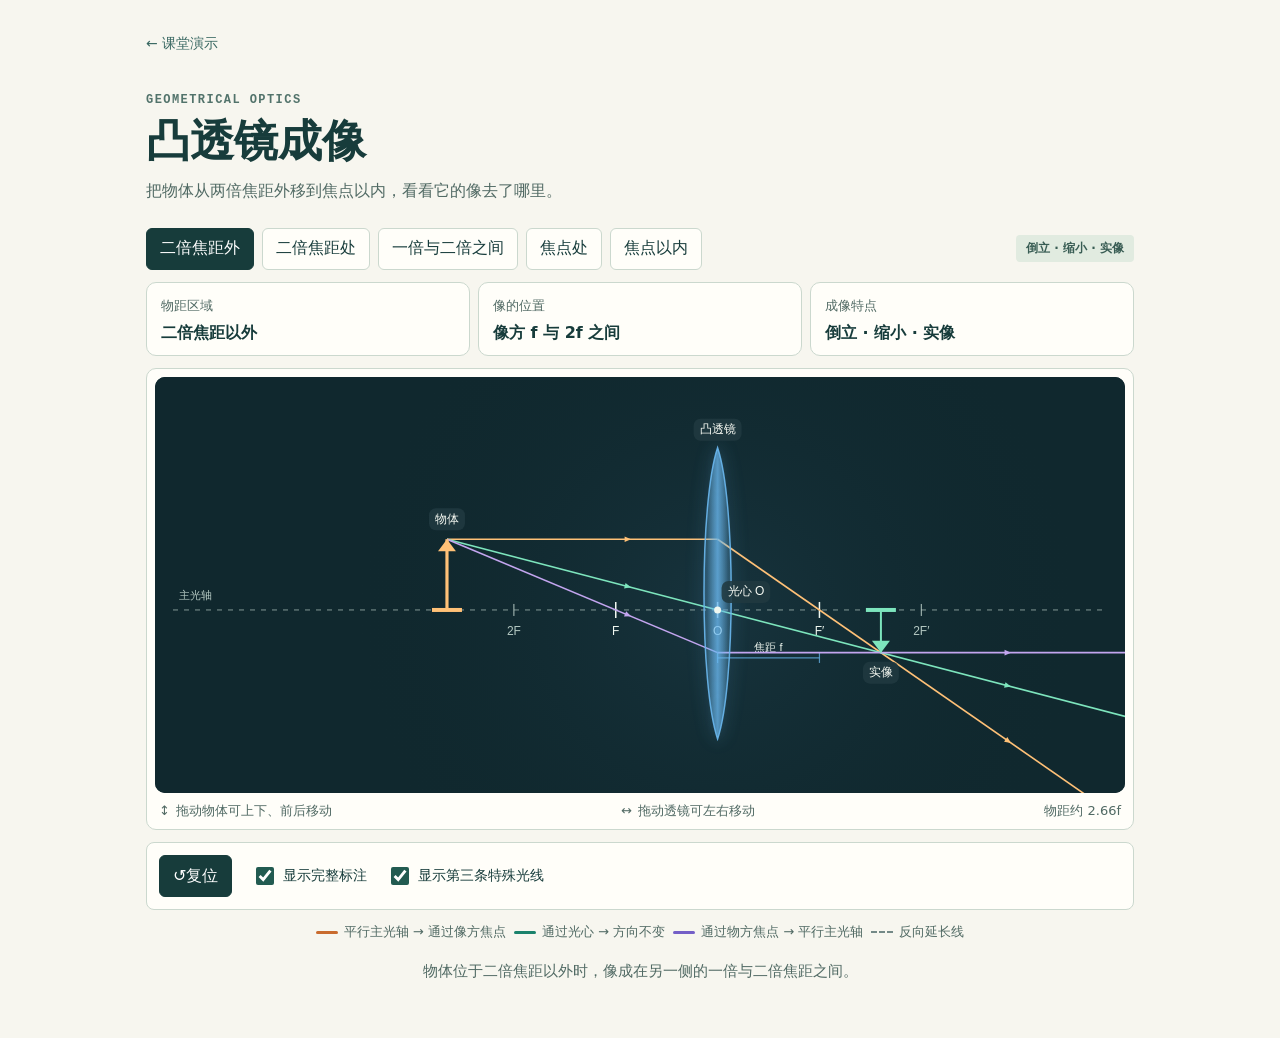
==== labs/convex-lens.html @ 24e526af "发布白翊言的物理手记与三个独立课堂实验" ====
<!doctype html>
<!--
MIT License

Copyright (c) 2026 Yiyan Bai

Permission is hereby granted, free of charge, to any person obtaining a copy
of this software and associated documentation files (the "Software"), to deal
in the Software without restriction, including without limitation the rights
to use, copy, modify, merge, publish, distribute, sublicense, and/or sell
copies of the Software, and to permit persons to whom the Software is
furnished to do so, subject to the following conditions:

The above copyright notice and this permission notice shall be included in all
copies or substantial portions of the Software.

THE SOFTWARE IS PROVIDED "AS IS", WITHOUT WARRANTY OF ANY KIND, EXPRESS OR
IMPLIED, INCLUDING BUT NOT LIMITED TO THE WARRANTIES OF MERCHANTABILITY,
FITNESS FOR A PARTICULAR PURPOSE AND NONINFRINGEMENT. IN NO EVENT SHALL THE
AUTHORS OR COPYRIGHT HOLDERS BE LIABLE FOR ANY CLAIM, DAMAGES OR OTHER
LIABILITY, WHETHER IN AN ACTION OF CONTRACT, TORT OR OTHERWISE, ARISING FROM,
OUT OF OR IN CONNECTION WITH THE SOFTWARE OR THE USE OR OTHER DEALINGS IN THE
SOFTWARE.
-->
<html lang="zh-CN">
<head>
<meta charset="utf-8">
<meta name="viewport" content="width=device-width, initial-scale=1">
<meta name="description" content="把物体从两倍焦距外移到焦点以内，看看它的像去了哪里。">
<title>凸透镜成像 · 课堂演示</title>
<style>
:root {
  color-scheme: light;
  --paper: #f7f6ef;
  --ink: #173c3b;
  --line: #cbd8ce;
  --muted-ink: #516a64;
  --radius-lg: 10px;
  --viz-series-2: #c96b2e;
  --viz-series-3: #1b826c;
  --viz-series-5: #745fc7;
  --muted-foreground: #748987;
}
* { box-sizing: border-box; }
body {
  margin: 0;
  color: var(--ink);
  background: var(--paper);
  font: 16px/1.55 system-ui, "PingFang SC", "Microsoft YaHei", sans-serif;
}
main { width: min(1080px, 100%); margin: 0 auto; padding: 28px clamp(16px, 4vw, 46px) 48px; }
.lab-nav a { display: inline-block; padding: 5px 0; color: #386761; font-size: 14px; text-decoration: none; }
.lab-nav a:hover { text-decoration: underline; }
header { margin: 32px 0 24px; }
header small { display: block; color: #52736b; font: 600 12px/1.4 ui-monospace, Menlo, monospace; letter-spacing: .12em; }
h1 { margin: 6px 0 8px; font: 650 clamp(28px, 4vw, 44px)/1.28 "Songti SC", "Noto Serif CJK SC", serif; }
header p { color: var(--muted-ink); margin: 0; }
button, input, select { font: inherit; }
button, select, input[type=range], input[type=checkbox] { cursor: pointer; }
button { color: var(--ink); }
:focus-visible { outline: 3px solid #bb602e; outline-offset: 3px; }
.btn, .form-select {
  padding: 8px 13px; min-height: 42px; border: 1px solid var(--line); border-radius: 6px;
  background: #fffef9; color: var(--ink); line-height: 1.4;
}
.btn:hover { border-color: var(--ink); }
.btn-primary { background: var(--ink); border-color: var(--ink); color: white; }
.viz-badge {
  padding: 4px 10px; border-radius: 4px; color: #395d54; background: #e1ebe0;
  font-size: 12px; font-weight: 650;
}
.viz-grid { display: grid; gap: 8px; }
.card { border: 1px solid var(--line); background: #fffef9; border-radius: 10px; }
.viz-stat { padding: 10px 14px; }
.viz-stat-value { line-height: 1.5; font-weight: 600; }
.text-muted { font-size: 13px; color: var(--muted-ink); }
.viz-controls, .viz-row { display: flex; flex-wrap: wrap; align-items: center; gap: 12px 20px; }
.viz-controls { background: #fffef9; border: 1px solid var(--line); padding: 12px; border-radius: 8px; }
.form-check { display: inline-flex; align-items: center; gap: 6px; min-height: 36px; cursor: pointer; }
.form-check-input { width: 18px; height: 18px; accent-color: #225b51; }
.form-range { accent-color: #225b51; margin: 0; min-height: 24px; }
.form-label, .form-check-label { font-size: 14px; }
.cll-stage-footer, .asl-stage-footer, .cll-legend { color: var(--muted-ink); font-size: 13px; }
.cll-footnote, .asl-footnote { font-size: 15px; margin: 6px 0; }
canvas {
  --background: #10282e; --foreground: #eff7f0; --muted-foreground: #b3c7c1;
  --border: #73938d; --popover: #203a40; --popover-foreground: #f7faf3;
  --secondary-foreground: #d5e2dc; --viz-series-1: #6bb9f0;
  --viz-series-2: #ffc177; --viz-series-3: #7de5bd; --viz-series-4: #e58896;
  --viz-series-5: #c3a5ef; --viz-series-6: #78d1d7;
  height: auto;
}
@media(max-width: 560px) {
  main { padding: 16px 12px 28px; }
  header { margin: 20px 0; }
  .viz-stat { padding: 6px 10px; display:flex; gap: 10px; align-items: center; }
  .viz-stat .text-muted { min-width: 4em; }
  .viz-stat .viz-stat-value { margin: 0 !important; }
  .viz-grid { gap: 3px; }
  .btn { padding: 6px 10px; font-size: 14px; }
  .viz-controls { gap: 7px 12px; }
}
</style>
</head>
<body><main>
<nav class="lab-nav" aria-label="返回主页"><a href="../index.html#labs"><span aria-hidden="true">←</span> 课堂演示</a></nav>
<header><small>GEOMETRICAL OPTICS</small><h1>凸透镜成像</h1><p>把物体从两倍焦距外移到焦点以内，看看它的像去了哪里。</p></header>
<div id="convex-lens-lab">
  <div class="cll-zonebar" role="group" aria-label="物距区域快速定位">
    <button type="button" class="btn btn-primary cll-zone" data-ratio="2.65" aria-pressed="true">二倍焦距外</button>
    <button type="button" class="btn cll-zone" data-ratio="2" aria-pressed="false">二倍焦距处</button>
    <button type="button" class="btn cll-zone" data-ratio="1.5" aria-pressed="false">一倍与二倍之间</button>
    <button type="button" class="btn cll-zone" data-ratio="1" aria-pressed="false">焦点处</button>
    <button type="button" class="btn cll-zone" data-ratio="0.65" aria-pressed="false">焦点以内</button>
    <span class="viz-badge cll-badge" aria-live="polite">倒立 · 缩小 · 实像</span>
  </div>

  <div class="viz-grid cll-stats" aria-live="polite">
    <div class="card viz-stat">
      <span class="text-muted">物距区域</span>
      <span class="viz-stat-value" id="cll-region">二倍焦距以外</span>
    </div>
    <div class="card viz-stat">
      <span class="text-muted">像的位置</span>
      <span class="viz-stat-value" id="cll-position">像方 f 与 2f 之间</span>
    </div>
    <div class="card viz-stat">
      <span class="text-muted">成像特点</span>
      <span class="viz-stat-value" id="cll-result">倒立 · 缩小 · 实像</span>
    </div>
  </div>

  <div class="card cll-stage">
    <canvas id="cll-canvas" role="img" aria-label="可拖动物体和凸透镜的凸透镜成像与特殊光线演示"></canvas>
    <div class="cll-stage-footer">
      <span><span aria-hidden="true">↕</span> 拖动物体可上下、前后移动</span>
      <span><span aria-hidden="true">↔</span> 拖动透镜可左右移动</span>
      <span class="text-muted" id="cll-live-distance">物距约 2.65f</span>
    </div>
  </div>

  <div class="viz-controls" aria-label="演示控制">
    <button type="button" class="btn btn-primary" id="cll-reset"><span aria-hidden="true">↺</span><span>复位</span></button>
    <label class="form-check form-switch">
      <input class="form-check-input" id="cll-labels" type="checkbox" checked>
      <span class="form-check-label">显示完整标注</span>
    </label>
    <label class="form-check form-switch">
      <input class="form-check-input" id="cll-third-ray" type="checkbox" checked>
      <span class="form-check-label">显示第三条特殊光线</span>
    </label>
  </div>

  <div class="viz-row cll-legend" aria-label="特殊光线图例">
    <span><i class="cll-swatch cll-ray-parallel" aria-hidden="true"></i>平行主光轴 → 通过像方焦点</span>
    <span><i class="cll-swatch cll-ray-center" aria-hidden="true"></i>通过光心 → 方向不变</span>
    <span><i class="cll-swatch cll-ray-focus" aria-hidden="true"></i>通过物方焦点 → 平行主光轴</span>
    <span><i class="cll-dash" aria-hidden="true"></i>反向延长线</span>
  </div>

  <p class="text-small text-muted cll-footnote" id="cll-footnote">物体位于二倍焦距以外时，像成在另一侧的一倍与二倍焦距之间。</p>
</div>

<style>
  #convex-lens-lab {
    display: flex;
    flex-direction: column;
    gap: 12px;
    width: 100%;
  }
  #convex-lens-lab .cll-zonebar,
  #convex-lens-lab .cll-stage-footer,
  #convex-lens-lab .cll-legend,
  #convex-lens-lab .cll-legend span {
    display: flex;
    align-items: center;
    gap: 8px;
  }
  #convex-lens-lab .cll-zonebar { flex-wrap: wrap; }
  #convex-lens-lab .cll-badge { margin-inline-start: auto; }
  #convex-lens-lab .cll-stats { grid-template-columns: repeat(3, minmax(0, 1fr)); }
  #convex-lens-lab .cll-stats .viz-stat-value {
    display: block;
    margin-top: 4px;
    overflow-wrap: anywhere;
  }
  #convex-lens-lab .cll-stage { padding: 8px; }
  #convex-lens-lab #cll-canvas {
    display: block;
    width: 100%;
    aspect-ratio: 21 / 9;
    border-radius: var(--radius-lg);
    background: var(--background);
    touch-action: none;
    cursor: grab;
    color-scheme: dark;
  }
  #convex-lens-lab #cll-canvas:active { cursor: grabbing; }
  #convex-lens-lab .cll-stage-footer {
    justify-content: space-between;
    flex-wrap: wrap;
    padding: 8px 4px 0;
  }
  #convex-lens-lab .cll-stage-footer span,
  #convex-lens-lab .cll-legend span { display: inline-flex; align-items: center; gap: 6px; }
  #convex-lens-lab .cll-legend {
    justify-content: center;
    flex-wrap: wrap;
  }
  #convex-lens-lab .cll-swatch {
    display: inline-block;
    width: 22px;
    height: 3px;
    border-radius: 999px;
  }
  #convex-lens-lab .cll-ray-parallel { background: var(--viz-series-2); }
  #convex-lens-lab .cll-ray-center { background: var(--viz-series-3); }
  #convex-lens-lab .cll-ray-focus { background: var(--viz-series-5); }
  #convex-lens-lab .cll-dash {
    display: inline-block;
    width: 22px;
    border-top: 2px dashed var(--muted-foreground);
  }
  #convex-lens-lab .cll-footnote { text-align: center; }
  @media (max-width: 560px) {
    #convex-lens-lab .cll-stats { grid-template-columns: 1fr; }
    #convex-lens-lab .cll-badge { width: 100%; margin-inline-start: 0; }
    #convex-lens-lab #cll-canvas { aspect-ratio: 4 / 3; }
    #convex-lens-lab .cll-legend { justify-content: flex-start; }
  }
</style>

<script>
(() => {
  const root = document.getElementById('convex-lens-lab');
  if (!root) return;

  const canvas = root.querySelector('#cll-canvas');
  const ctx = canvas.getContext('2d');
  const ui = {
    zones: [...root.querySelectorAll('.cll-zone')],
    badge: root.querySelector('.cll-badge'),
    region: root.querySelector('#cll-region'),
    position: root.querySelector('#cll-position'),
    result: root.querySelector('#cll-result'),
    footnote: root.querySelector('#cll-footnote'),
    distance: root.querySelector('#cll-live-distance'),
    reset: root.querySelector('#cll-reset'),
    labels: root.querySelector('#cll-labels'),
    thirdRay: root.querySelector('#cll-third-ray')
  };

  const state = {
    lensX: 0.58,
    objectX: 0.301,
    objectBaseY: 0.56,
    dragging: null,
    pointerId: null,
    view: { width: 0, height: 0, dpr: 1 }
  };
  const focusRatio = 0.105;
  const colorCache = new Map();
  const alphaCache = new Map();

  function color(name) {
    const key = `${name}:${document.documentElement.getAttribute('data-theme') || 'auto'}`;
    if (colorCache.has(key)) return colorCache.get(key);
    const probe = document.createElement('span');
    probe.style.color = `var(${name})`;
    probe.style.display = 'none';
    canvas.appendChild(probe);
    const value = getComputedStyle(probe).color;
    probe.remove();
    colorCache.set(key, value);
    return value;
  }

  function rgba(value, alpha) {
    const key = `${value}:${alpha}`;
    if (alphaCache.has(key)) return alphaCache.get(key);
    const nums = value.match(/[\d.]+/g);
    const result = nums && nums.length >= 3 ? `rgba(${nums[0]}, ${nums[1]}, ${nums[2]}, ${alpha})` : value;
    alphaCache.set(key, result);
    return result;
  }

  function palette() {
    return {
      bg: color('--background'),
      fg: color('--foreground'),
      muted: color('--muted-foreground'),
      border: color('--border'),
      panel: color('--popover'),
      panelFg: color('--popover-foreground'),
      lens: color('--viz-series-1'),
      object: color('--viz-series-2'),
      image: color('--viz-series-3'),
      rayParallel: color('--viz-series-2'),
      rayCenter: color('--viz-series-3'),
      rayFocus: color('--viz-series-5'),
      accent: color('--viz-series-6')
    };
  }

  function resize() {
    const rect = canvas.getBoundingClientRect();
    const dpr = Math.min(window.devicePixelRatio || 1, 2);
    const width = Math.max(1, Math.round(rect.width));
    const height = Math.max(1, Math.round(rect.height));
    const pixelWidth = Math.round(width * dpr);
    const pixelHeight = Math.round(height * dpr);
    if (canvas.width !== pixelWidth || canvas.height !== pixelHeight) {
      canvas.width = pixelWidth;
      canvas.height = pixelHeight;
      ctx.setTransform(dpr, 0, 0, dpr, 0, 0);
    }
    state.view = { width, height, dpr };
    draw();
  }

  function scene() {
    const { width: w, height: h } = state.view;
    const axisY = h * 0.56;
    const f = w * focusRatio;
    const lensX = state.lensX * w;
    const objectX = state.objectX * w;
    const objectBaseY = state.objectBaseY * h;
    const objectTipY = objectBaseY - h * 0.17;
    const u = lensX - objectX;
    const ratio = u / f;
    const atFocus = Math.abs(ratio - 1) < 1e-8;
    let v = Infinity;
    let magnification = Infinity;
    if (!atFocus) {
      v = f * u / (u - f);
      magnification = -v / u;
    }
    return {
      w, h, axisY, f, lensX, objectX, objectBaseY, objectTipY, u, ratio,
      atFocus, v, magnification,
      imageX: atFocus ? Infinity : lensX + v,
      imageBaseY: atFocus ? Infinity : axisY + magnification * (objectBaseY - axisY),
      imageTipY: atFocus ? Infinity : axisY + magnification * (objectTipY - axisY)
    };
  }

  function classification(s) {
    const r = s.ratio;
    if (s.atFocus) {
      return {
        key: 'focus', region: '物体位于焦点处', position: '像在无穷远处', result: '不成清晰像', badge: '折射光线平行',
        foot: '物体位于焦点处时，折射光线彼此平行，光屏上得不到清晰的像。'
      };
    }
    if (r > 2 + 1e-8) {
      return {
        key: 'far', region: '二倍焦距以外', position: '像方 f 与 2f 之间', result: '倒立 · 缩小 · 实像', badge: '倒立 · 缩小 · 实像',
        foot: '物体位于二倍焦距以外时，像成在另一侧的一倍与二倍焦距之间。'
      };
    }
    if (r >= 2 - 1e-8) {
      return {
        key: 'two', region: '二倍焦距处', position: '像方二倍焦距处', result: '倒立 · 等大 · 实像', badge: '倒立 · 等大 · 实像',
        foot: '物体位于二倍焦距处时，像也位于另一侧二倍焦距处，物像等大。'
      };
    }
    if (r > 1) {
      return {
        key: 'middle', region: '一倍与二倍焦距之间', position: '像方二倍焦距以外', result: '倒立 · 放大 · 实像', badge: '倒立 · 放大 · 实像',
        foot: '物体位于一倍与二倍焦距之间时，像成在另一侧二倍焦距以外。'
      };
    }
    return {
      key: 'inside', region: '焦点以内', position: '物体同侧', result: '正立 · 放大 · 虚像', badge: '正立 · 放大 · 虚像',
      foot: '物体位于焦点以内时，折射光线的反向延长线相交，形成正立、放大的虚像。'
    };
  }

  function line(x1, y1, x2, y2, stroke, width = 1.5, dash = []) {
    ctx.save();
    ctx.strokeStyle = stroke;
    ctx.lineWidth = width;
    ctx.setLineDash(dash);
    ctx.beginPath();
    ctx.moveTo(x1, y1);
    ctx.lineTo(x2, y2);
    ctx.stroke();
    ctx.restore();
  }

  function arrowhead(x1, y1, x2, y2, fill) {
    const angle = Math.atan2(y2 - y1, x2 - x1);
    ctx.save();
    ctx.fillStyle = fill;
    ctx.beginPath();
    ctx.moveTo(x2, y2);
    ctx.lineTo(x2 - 7 * Math.cos(angle - 0.42), y2 - 7 * Math.sin(angle - 0.42));
    ctx.lineTo(x2 - 7 * Math.cos(angle + 0.42), y2 - 7 * Math.sin(angle + 0.42));
    ctx.closePath();
    ctx.fill();
    ctx.restore();
  }

  function raySegment(x1, y1, x2, y2, stroke, dash = []) {
    line(x1, y1, x2, y2, stroke, 1.6, dash);
    if (!dash.length) {
      const t = 0.68;
      const ax = x1 + (x2 - x1) * t;
      const ay = y1 + (y2 - y1) * t;
      arrowhead(x1, y1, ax, ay, stroke);
    }
  }

  function roundedLabel(label, x, y, p, anchor = 'center') {
    if (!ui.labels.checked) return;
    ctx.save();
    ctx.font = '500 12px -apple-system, BlinkMacSystemFont, "Segoe UI", sans-serif';
    ctx.textAlign = anchor;
    ctx.textBaseline = 'middle';
    const width = ctx.measureText(label).width;
    const bx = anchor === 'center' ? x - width / 2 - 6 : anchor === 'left' ? x - 6 : x - width - 6;
    ctx.fillStyle = rgba(p.panel, 0.88);
    ctx.beginPath();
    ctx.roundRect(bx, y - 11, width + 12, 22, 7);
    ctx.fill();
    ctx.fillStyle = p.panelFg;
    ctx.fillText(label, x, y);
    ctx.restore();
  }

  function drawArrowObject(x, baseY, tipY, colorValue, label, p, virtual = false) {
    const direction = tipY < baseY ? -1 : 1;
    const length = Math.abs(baseY - tipY);
    ctx.save();
    ctx.strokeStyle = colorValue;
    ctx.fillStyle = colorValue;
    ctx.lineWidth = Math.max(2, Math.min(5, length * 0.045));
    if (virtual) ctx.setLineDash([6, 5]);
    ctx.beginPath();
    ctx.moveTo(x, baseY);
    ctx.lineTo(x, tipY);
    ctx.stroke();
    ctx.setLineDash([]);
    ctx.beginPath();
    ctx.moveTo(x, tipY);
    ctx.lineTo(x - 9, tipY - direction * 12);
    ctx.lineTo(x + 9, tipY - direction * 12);
    ctx.closePath();
    if (virtual) {
      ctx.globalAlpha = 0.58;
      ctx.fill();
    } else {
      ctx.fill();
    }
    ctx.globalAlpha = virtual ? 0.58 : 1;
    ctx.fillRect(x - 15, baseY - 2, 30, 4);
    ctx.restore();
    roundedLabel(label, x, direction < 0 ? tipY - 20 : tipY + 20, p);
  }

  function drawBackground(s, p) {
    ctx.fillStyle = p.bg;
    ctx.fillRect(0, 0, s.w, s.h);
    const glow = ctx.createRadialGradient(s.lensX, s.axisY, 0, s.lensX, s.axisY, s.w * 0.38);
    glow.addColorStop(0, rgba(p.lens, 0.08));
    glow.addColorStop(1, rgba(p.bg, 0));
    ctx.fillStyle = glow;
    ctx.fillRect(0, 0, s.w, s.h);
  }

  function drawAxisAndMarks(s, p) {
    line(18, s.axisY, s.w - 18, s.axisY, rgba(p.muted, 0.7), 1, [5, 6]);
    const marks = [
      { x: s.lensX - 2 * s.f, label: '2F', strong: false },
      { x: s.lensX - s.f, label: 'F', strong: true },
      { x: s.lensX, label: 'O', strong: true },
      { x: s.lensX + s.f, label: 'F′', strong: true },
      { x: s.lensX + 2 * s.f, label: '2F′', strong: false }
    ];
    marks.forEach(mark => {
      if (mark.x < 12 || mark.x > s.w - 12) return;
      line(mark.x, s.axisY - (mark.strong ? 8 : 6), mark.x, s.axisY + (mark.strong ? 8 : 6), mark.strong ? p.fg : p.muted, mark.strong ? 1.5 : 1);
      if (ui.labels.checked) {
        ctx.save();
        ctx.fillStyle = mark.strong ? p.fg : p.muted;
        ctx.font = '500 12px -apple-system, BlinkMacSystemFont, "Segoe UI", sans-serif';
        ctx.textAlign = 'center';
        ctx.fillText(mark.label, mark.x, s.axisY + 25);
        ctx.restore();
      }
    });

    if (ui.labels.checked) {
      ctx.save();
      ctx.fillStyle = p.muted;
      ctx.font = '400 11px -apple-system, BlinkMacSystemFont, "Segoe UI", sans-serif';
      ctx.textAlign = 'left';
      ctx.fillText('主光轴', 24, s.axisY - 11);
      const dimY = Math.min(s.h - 20, s.axisY + 48);
      line(s.lensX, dimY, s.lensX + s.f, dimY, rgba(p.lens, 0.72), 1.2);
      line(s.lensX, dimY - 5, s.lensX, dimY + 5, rgba(p.lens, 0.72), 1.2);
      line(s.lensX + s.f, dimY - 5, s.lensX + s.f, dimY + 5, rgba(p.lens, 0.72), 1.2);
      ctx.fillStyle = p.fg;
      ctx.textAlign = 'center';
      ctx.fillText('焦距 f', s.lensX + s.f / 2, dimY - 7);
      ctx.restore();
    }
  }

  function drawLens(s, p) {
    const top = s.h * 0.17;
    const bottom = s.h * 0.87;
    const halfWidth = Math.max(10, s.w * 0.011);
    const gradient = ctx.createLinearGradient(s.lensX - halfWidth, 0, s.lensX + halfWidth, 0);
    gradient.addColorStop(0, rgba(p.lens, 0.22));
    gradient.addColorStop(0.5, rgba(p.lens, 0.72));
    gradient.addColorStop(1, rgba(p.lens, 0.22));
    ctx.save();
    ctx.fillStyle = gradient;
    ctx.strokeStyle = rgba(p.lens, 0.9);
    ctx.lineWidth = 1.5;
    ctx.shadowColor = rgba(p.lens, 0.45);
    ctx.shadowBlur = 18;
    ctx.beginPath();
    ctx.moveTo(s.lensX, top);
    ctx.bezierCurveTo(s.lensX + halfWidth * 1.7, top + s.h * 0.13, s.lensX + halfWidth * 1.7, bottom - s.h * 0.13, s.lensX, bottom);
    ctx.bezierCurveTo(s.lensX - halfWidth * 1.7, bottom - s.h * 0.13, s.lensX - halfWidth * 1.7, top + s.h * 0.13, s.lensX, top);
    ctx.closePath();
    ctx.fill();
    ctx.stroke();
    ctx.restore();
    ctx.fillStyle = p.fg;
    ctx.beginPath();
    ctx.arc(s.lensX, s.axisY, 3.5, 0, Math.PI * 2);
    ctx.fill();
    roundedLabel('凸透镜', s.lensX, top - 18, p);
    roundedLabel('光心 O', s.lensX + 10, s.axisY - 18, p, 'left');
  }

  function drawSpecialRays(s, p) {
    const marginX = s.w + 24;
    const tipX = s.objectX;
    const tipY = s.objectTipY;
    const outgoing = [];

    const hitParallel = { x: s.lensX, y: tipY };
    const slopeParallel = (s.axisY - tipY) / s.f;
    const endParallel = { x: marginX, y: tipY + slopeParallel * (marginX - s.lensX) };
    raySegment(tipX, tipY, hitParallel.x, hitParallel.y, p.rayParallel);
    raySegment(hitParallel.x, hitParallel.y, endParallel.x, endParallel.y, p.rayParallel);
    outgoing.push(hitParallel);

    const hitCenter = { x: s.lensX, y: s.axisY };
    const slopeCenter = (s.axisY - tipY) / Math.max(1, s.lensX - tipX);
    const endCenter = { x: marginX, y: s.axisY + slopeCenter * (marginX - s.lensX) };
    raySegment(tipX, tipY, hitCenter.x, hitCenter.y, p.rayCenter);
    raySegment(hitCenter.x, hitCenter.y, endCenter.x, endCenter.y, p.rayCenter);
    outgoing.push(hitCenter);

    if (ui.thirdRay.checked && Math.abs(s.ratio - 1) > 0.035) {
      const focusX = s.lensX - s.f;
      const slopeFocus = (s.axisY - tipY) / (focusX - tipX);
      const hitFocus = { x: s.lensX, y: tipY + slopeFocus * (s.lensX - tipX) };
      if (s.ratio < 1 && ui.labels.checked) {
        raySegment(focusX, s.axisY, tipX, tipY, rgba(p.rayFocus, 0.55), [5, 5]);
      }
      raySegment(tipX, tipY, hitFocus.x, hitFocus.y, p.rayFocus);
      raySegment(hitFocus.x, hitFocus.y, marginX, hitFocus.y, p.rayFocus);
      outgoing.push(hitFocus);
    }

    if (s.ratio < 1 && !s.atFocus && Number.isFinite(s.imageX)) {
      outgoing.slice(0, 2).forEach(hit => {
        raySegment(hit.x, hit.y, s.imageX, s.imageTipY, rgba(p.muted, 0.7), [6, 5]);
      });
    }
  }

  function drawImage(s, p, info) {
    const withinX = Number.isFinite(s.imageX) && s.imageX > 16 && s.imageX < s.w - 16;
    const withinY = Number.isFinite(s.imageTipY) && s.imageTipY > -s.h * 0.5 && s.imageTipY < s.h * 1.5;
    if (s.atFocus) {
      roundedLabel('像在无穷远处', s.w - 22, s.axisY - 48, p, 'right');
      return;
    }
    if (withinX && withinY) {
      drawArrowObject(s.imageX, s.imageBaseY, s.imageTipY, p.image, info.key === 'inside' ? '虚像' : '实像', p, info.key === 'inside');
      return;
    }
    if (ui.labels.checked) {
      const side = !withinX ? (s.imageX < 16 ? '画面左边' : '画面右边') : (s.imageTipY < 0 ? '画面上方' : '画面下方');
      roundedLabel(`像在${side}`, s.imageX < 0 ? 18 : s.w - 18, s.axisY - 46, p, s.imageX < 0 ? 'left' : 'right');
    }
  }

  function updateText(s, info) {
    ui.region.textContent = info.region;
    ui.position.textContent = info.position;
    ui.result.textContent = info.result;
    ui.badge.textContent = info.badge;
    ui.footnote.textContent = info.foot;
    ui.distance.textContent = `物距约 ${s.ratio.toFixed(2)}f`;

    const selectedKey = info.key;
    const map = { far: '2.65', two: '2', middle: '1.5', focus: '1', inside: '0.65' };
    ui.zones.forEach(button => {
      const selected = button.dataset.ratio === map[selectedKey];
      button.classList.toggle('btn-primary', selected);
      button.setAttribute('aria-pressed', String(selected));
    });
  }

  function draw() {
    if (!state.view.width) return;
    const s = scene();
    const p = palette();
    const info = classification(s);
    drawBackground(s, p);
    drawAxisAndMarks(s, p);
    drawSpecialRays(s, p);
    drawLens(s, p);
    drawArrowObject(s.objectX, s.objectBaseY, s.objectTipY, p.object, '物体', p);
    drawImage(s, p, info);
    updateText(s, info);
  }

  function reset() {
    state.lensX = 0.58;
    state.objectX = 0.301;
    state.objectBaseY = 0.56;
    ui.labels.checked = true;
    ui.thirdRay.checked = true;
    draw();
  }

  ui.zones.forEach(button => {
    button.addEventListener('click', () => {
      const ratio = Number(button.dataset.ratio);
      state.lensX = Math.max(state.lensX, 0.06 + ratio * focusRatio);
      state.objectX = state.lensX - ratio * focusRatio;
      draw();
    });
  });
  ui.reset.addEventListener('click', reset);
  ui.labels.addEventListener('change', draw);
  ui.thirdRay.addEventListener('change', draw);

  function pointerPosition(event) {
    const rect = canvas.getBoundingClientRect();
    return {
      x: (event.clientX - rect.left) / rect.width,
      y: (event.clientY - rect.top) / rect.height
    };
  }

  canvas.addEventListener('pointerdown', event => {
    const point = pointerPosition(event);
    const s = scene();
    const px = point.x * s.w;
    const py = point.y * s.h;
    const objectNear = Math.abs(px - s.objectX) < 28 && py > Math.min(s.objectTipY, s.objectBaseY) - 24 && py < Math.max(s.objectTipY, s.objectBaseY) + 24;
    const lensNear = Math.abs(px - s.lensX) < 28 && py > s.h * 0.12 && py < s.h * 0.92;
    state.dragging = objectNear ? 'object' : lensNear ? 'lens' : null;
    if (!state.dragging) return;
    state.pointerId = event.pointerId;
    canvas.setPointerCapture(event.pointerId);
  });

  canvas.addEventListener('pointermove', event => {
    if (!state.dragging || event.pointerId !== state.pointerId) return;
    const point = pointerPosition(event);
    if (state.dragging === 'object') {
      state.objectX = Math.max(0.055, Math.min(state.lensX - 0.045, point.x));
      state.objectBaseY = Math.max(0.28, Math.min(0.82, point.y));
    } else {
      state.lensX = Math.max(state.objectX + 0.05, Math.min(0.78, point.x));
    }
    draw();
  });

  function endDrag(event) {
    if (state.pointerId !== event.pointerId) return;
    if (canvas.hasPointerCapture(event.pointerId)) canvas.releasePointerCapture(event.pointerId);
    state.dragging = null;
    state.pointerId = null;
  }
  canvas.addEventListener('pointerup', endDrag);
  canvas.addEventListener('pointercancel', endDrag);

  const observer = new ResizeObserver(resize);
  observer.observe(canvas);
  window.addEventListener('resize', resize);
  requestAnimationFrame(resize);
})();
</script>
</main></body></html>
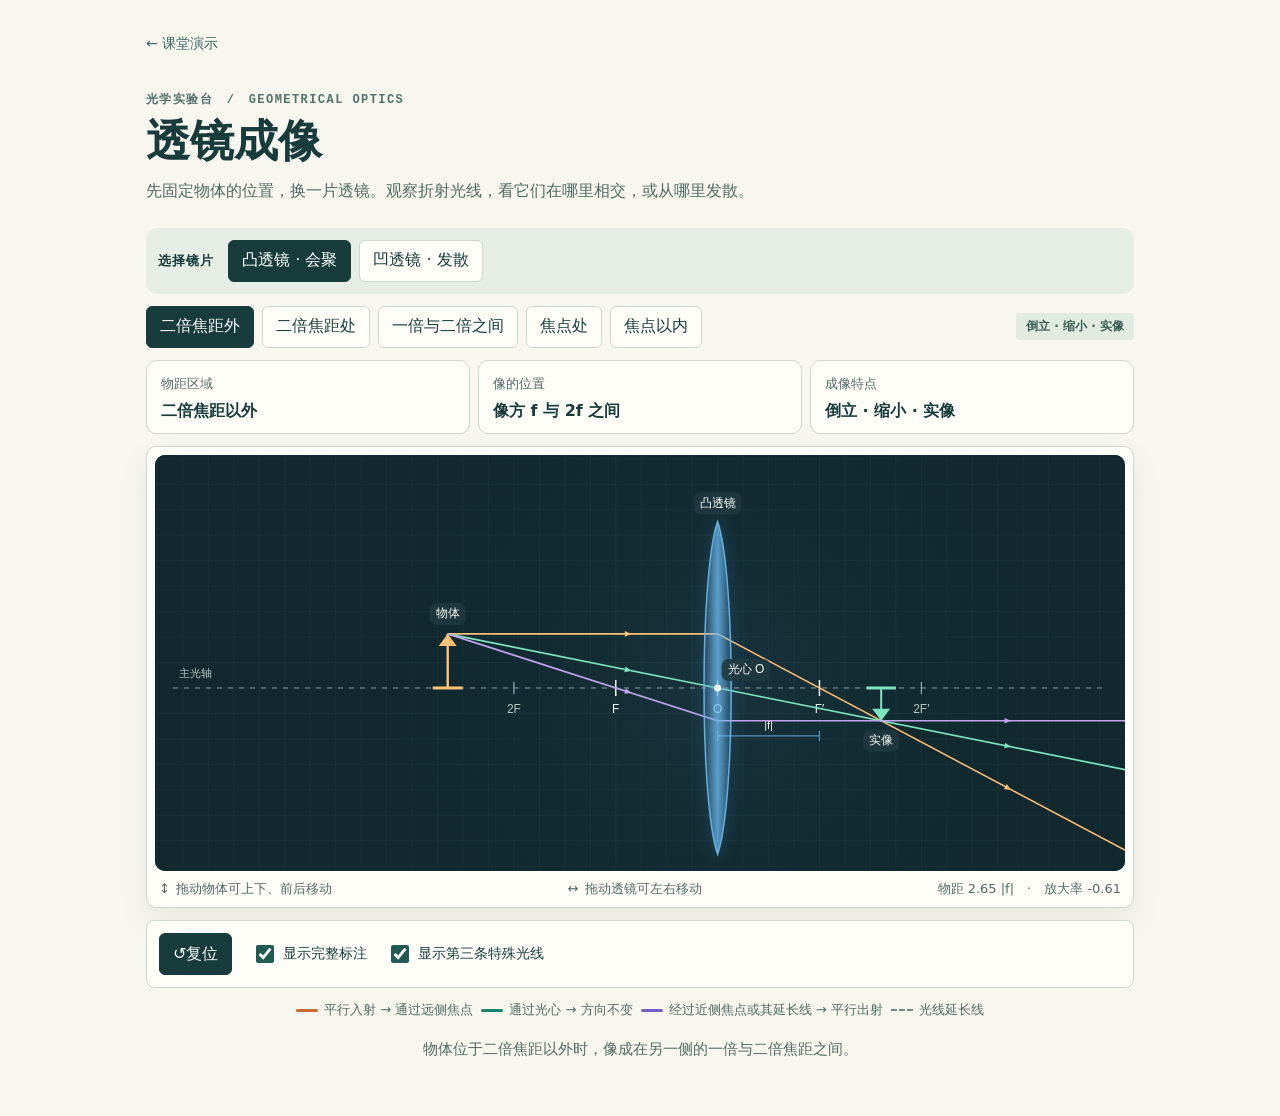
==== commit 40c2b6b5: "更新个人经历、六个课堂实验与户外相册" ====
--- a/labs/convex-lens.html
+++ b/labs/convex-lens.html
@@ -26,8 +26,8 @@
 <head>
 <meta charset="utf-8">
 <meta name="viewport" content="width=device-width, initial-scale=1">
-<meta name="description" content="把物体从两倍焦距外移到焦点以内，看看它的像去了哪里。">
-<title>凸透镜成像 · 课堂演示</title>
+<meta name="description" content="切换凸透镜和凹透镜，拖动物体，对照折射光路、像的位置和放大率。">
+<title>透镜成像 · 课堂演示</title>
 <style>
 :root {
   color-scheme: light;
@@ -104,8 +104,9 @@
 </head>
 <body><main>
 <nav class="lab-nav" aria-label="返回主页"><a href="../index.html#labs"><span aria-hidden="true">←</span> 课堂演示</a></nav>
-<header><small>GEOMETRICAL OPTICS</small><h1>凸透镜成像</h1><p>把物体从两倍焦距外移到焦点以内，看看它的像去了哪里。</p></header>
+<header><small>光学实验台　/　GEOMETRICAL OPTICS</small><h1>透镜成像</h1><p>先固定物体的位置，换一片透镜。观察折射光线，看它们在哪里相交，或从哪里发散。</p></header>
 <div id="convex-lens-lab">
+  <div class="lens-selector" role="group" aria-label="透镜类型"><b>选择镜片</b><button class="btn btn-primary" data-lens="1" aria-pressed="true">凸透镜 · 会聚</button><button class="btn" data-lens="-1" aria-pressed="false">凹透镜 · 发散</button></div>
   <div class="cll-zonebar" role="group" aria-label="物距区域快速定位">
     <button type="button" class="btn btn-primary cll-zone" data-ratio="2.65" aria-pressed="true">二倍焦距外</button>
     <button type="button" class="btn cll-zone" data-ratio="2" aria-pressed="false">二倍焦距处</button>
@@ -131,7 +132,7 @@
   </div>
 
   <div class="card cll-stage">
-    <canvas id="cll-canvas" role="img" aria-label="可拖动物体和凸透镜的凸透镜成像与特殊光线演示"></canvas>
+    <canvas id="cll-canvas" role="img" aria-label="可拖动物体与透镜的成像光路图"></canvas>
     <div class="cll-stage-footer">
       <span><span aria-hidden="true">↕</span> 拖动物体可上下、前后移动</span>
       <span><span aria-hidden="true">↔</span> 拖动透镜可左右移动</span>
@@ -152,16 +153,19 @@
   </div>
 
   <div class="viz-row cll-legend" aria-label="特殊光线图例">
-    <span><i class="cll-swatch cll-ray-parallel" aria-hidden="true"></i>平行主光轴 → 通过像方焦点</span>
+    <span><i class="cll-swatch cll-ray-parallel" aria-hidden="true"></i><span id="parallel-key"></span></span>
     <span><i class="cll-swatch cll-ray-center" aria-hidden="true"></i>通过光心 → 方向不变</span>
-    <span><i class="cll-swatch cll-ray-focus" aria-hidden="true"></i>通过物方焦点 → 平行主光轴</span>
-    <span><i class="cll-dash" aria-hidden="true"></i>反向延长线</span>
+    <span><i class="cll-swatch cll-ray-focus" aria-hidden="true"></i><span id="focus-key"></span></span>
+    <span><i class="cll-dash" aria-hidden="true"></i>光线延长线</span>
   </div>
 
   <p class="text-small text-muted cll-footnote" id="cll-footnote">物体位于二倍焦距以外时，像成在另一侧的一倍与二倍焦距之间。</p>
 </div>
 
 <style>
+  .lens-selector { display:flex; flex-wrap:wrap; align-items:center; gap:8px; padding:12px; background:#e5ede4; border-radius:12px; }
+  .lens-selector b { font-size:13px; letter-spacing:.08em; margin-right:6px; }
+  .cll-stage { overflow:hidden; box-shadow:0 12px 30px #203d3514; }
   #convex-lens-lab {
     display: flex;
     flex-direction: column;
@@ -250,15 +254,20 @@
     thirdRay: root.querySelector('#cll-third-ray')
   };
 
+  const focusRatio = 0.105;
+  const initialLensX = 0.58;
+  const initialObjectX = initialLensX - 2.65 * focusRatio;
   const state = {
-    lensX: 0.58,
-    objectX: 0.301,
+    sign: 1,
+    lensX: initialLensX,
+    objectX: initialObjectX,
     objectBaseY: 0.56,
     dragging: null,
     pointerId: null,
+    grabOffsetX: 0,
+    grabOffsetY: 0,
     view: { width: 0, height: 0, dpr: 1 }
   };
-  const focusRatio = 0.105;
   const colorCache = new Map();
   const alphaCache = new Map();
 
@@ -325,19 +334,20 @@
     const lensX = state.lensX * w;
     const objectX = state.objectX * w;
     const objectBaseY = state.objectBaseY * h;
-    const objectTipY = objectBaseY - h * 0.17;
+    const objectTipY = objectBaseY - h * 0.13;
     const u = lensX - objectX;
     const ratio = u / f;
-    const atFocus = Math.abs(ratio - 1) < 1e-8;
+    const signedF = state.sign * f;
+    const atFocus = state.sign === 1 && Math.abs(ratio - 1) < 1e-8;
     let v = Infinity;
     let magnification = Infinity;
     if (!atFocus) {
-      v = f * u / (u - f);
+      v = signedF * u / (u - signedF);
       magnification = -v / u;
     }
     return {
       w, h, axisY, f, lensX, objectX, objectBaseY, objectTipY, u, ratio,
-      atFocus, v, magnification,
+      atFocus, signedF, v, magnification, lensTop: axisY - h * 0.4, lensBottom: axisY + h * 0.4,
       imageX: atFocus ? Infinity : lensX + v,
       imageBaseY: atFocus ? Infinity : axisY + magnification * (objectBaseY - axisY),
       imageTipY: atFocus ? Infinity : axisY + magnification * (objectTipY - axisY)
@@ -346,6 +356,13 @@
 
   function classification(s) {
     const r = s.ratio;
+    if (state.sign < 0) {
+      return {
+        key: 'diverging', region: `物距为焦距绝对值的 ${r.toFixed(2)} 倍`, position: '物体同侧，光心与焦点之间',
+        result: '正立 · 缩小 · 虚像', badge: '正立 · 缩小 · 虚像',
+        foot: '平行入射的光线经凹透镜折射后向外偏折。沿它反向延长，与通过光心的光线相交，就找到了虚像的顶端。'
+      };
+    }
     if (s.atFocus) {
       return {
         key: 'focus', region: '物体位于焦点处', position: '像在无穷远处', result: '不成清晰像', badge: '折射光线平行',
@@ -431,6 +448,8 @@
   function drawArrowObject(x, baseY, tipY, colorValue, label, p, virtual = false) {
     const direction = tipY < baseY ? -1 : 1;
     const length = Math.abs(baseY - tipY);
+    const head = Math.min(12, Math.max(3, length * 0.45));
+    const foot = Math.min(15, Math.max(4, length * 0.45));
     ctx.save();
     ctx.strokeStyle = colorValue;
     ctx.fillStyle = colorValue;
@@ -443,8 +462,8 @@
     ctx.setLineDash([]);
     ctx.beginPath();
     ctx.moveTo(x, tipY);
-    ctx.lineTo(x - 9, tipY - direction * 12);
-    ctx.lineTo(x + 9, tipY - direction * 12);
+    ctx.lineTo(x - 0.75 * head, tipY - direction * head);
+    ctx.lineTo(x + 0.75 * head, tipY - direction * head);
     ctx.closePath();
     if (virtual) {
       ctx.globalAlpha = 0.58;
@@ -453,7 +472,7 @@
       ctx.fill();
     }
     ctx.globalAlpha = virtual ? 0.58 : 1;
-    ctx.fillRect(x - 15, baseY - 2, 30, 4);
+    ctx.fillRect(x - foot, baseY - 1.5, 2 * foot, 3);
     ctx.restore();
     roundedLabel(label, x, direction < 0 ? tipY - 20 : tipY + 20, p);
   }
@@ -462,6 +481,9 @@
     ctx.fillStyle = p.bg;
     ctx.fillRect(0, 0, s.w, s.h);
     const glow = ctx.createRadialGradient(s.lensX, s.axisY, 0, s.lensX, s.axisY, s.w * 0.38);
+    const pitch = s.f / 4;
+    for (let x = s.lensX % pitch; x < s.w; x += pitch) line(x, 0, x, s.h, rgba(p.border, .12), .7);
+    for (let y = s.axisY % pitch; y < s.h; y += pitch) line(0, y, s.w, y, rgba(p.border, .12), .7);
     glow.addColorStop(0, rgba(p.lens, 0.08));
     glow.addColorStop(1, rgba(p.bg, 0));
     ctx.fillStyle = glow;
@@ -471,11 +493,11 @@
   function drawAxisAndMarks(s, p) {
     line(18, s.axisY, s.w - 18, s.axisY, rgba(p.muted, 0.7), 1, [5, 6]);
     const marks = [
-      { x: s.lensX - 2 * s.f, label: '2F', strong: false },
-      { x: s.lensX - s.f, label: 'F', strong: true },
+      { x: s.lensX - 2 * s.signedF, label: '2F', strong: false },
+      { x: s.lensX - s.signedF, label: 'F', strong: true },
       { x: s.lensX, label: 'O', strong: true },
-      { x: s.lensX + s.f, label: 'F′', strong: true },
-      { x: s.lensX + 2 * s.f, label: '2F′', strong: false }
+      { x: s.lensX + s.signedF, label: 'F′', strong: true },
+      { x: s.lensX + 2 * s.signedF, label: '2F′', strong: false }
     ];
     marks.forEach(mark => {
       if (mark.x < 12 || mark.x > s.w - 12) return;
@@ -502,14 +524,14 @@
       line(s.lensX + s.f, dimY - 5, s.lensX + s.f, dimY + 5, rgba(p.lens, 0.72), 1.2);
       ctx.fillStyle = p.fg;
       ctx.textAlign = 'center';
-      ctx.fillText('焦距 f', s.lensX + s.f / 2, dimY - 7);
+      ctx.fillText('|f|', s.lensX + s.f / 2, dimY - 7);
       ctx.restore();
     }
   }
 
   function drawLens(s, p) {
-    const top = s.h * 0.17;
-    const bottom = s.h * 0.87;
+    const top = s.lensTop;
+    const bottom = s.lensBottom;
     const halfWidth = Math.max(10, s.w * 0.011);
     const gradient = ctx.createLinearGradient(s.lensX - halfWidth, 0, s.lensX + halfWidth, 0);
     gradient.addColorStop(0, rgba(p.lens, 0.22));
@@ -522,9 +544,18 @@
     ctx.shadowColor = rgba(p.lens, 0.45);
     ctx.shadowBlur = 18;
     ctx.beginPath();
-    ctx.moveTo(s.lensX, top);
-    ctx.bezierCurveTo(s.lensX + halfWidth * 1.7, top + s.h * 0.13, s.lensX + halfWidth * 1.7, bottom - s.h * 0.13, s.lensX, bottom);
-    ctx.bezierCurveTo(s.lensX - halfWidth * 1.7, bottom - s.h * 0.13, s.lensX - halfWidth * 1.7, top + s.h * 0.13, s.lensX, top);
+    if (state.sign < 0) {
+      const edge = halfWidth * 1.45;
+      ctx.moveTo(s.lensX-edge, top);
+      ctx.lineTo(s.lensX+edge, top);
+      ctx.bezierCurveTo(s.lensX+2, s.axisY-22, s.lensX+2, s.axisY+22, s.lensX+edge, bottom);
+      ctx.lineTo(s.lensX-edge, bottom);
+      ctx.bezierCurveTo(s.lensX-2, s.axisY+22, s.lensX-2, s.axisY-22, s.lensX-edge, top);
+    } else {
+      ctx.moveTo(s.lensX, top);
+      ctx.bezierCurveTo(s.lensX + halfWidth * 1.7, top + s.h * 0.13, s.lensX + halfWidth * 1.7, bottom - s.h * 0.13, s.lensX, bottom);
+      ctx.bezierCurveTo(s.lensX - halfWidth * 1.7, bottom - s.h * 0.13, s.lensX - halfWidth * 1.7, top + s.h * 0.13, s.lensX, top);
+    }
     ctx.closePath();
     ctx.fill();
     ctx.stroke();
@@ -533,7 +564,7 @@
     ctx.beginPath();
     ctx.arc(s.lensX, s.axisY, 3.5, 0, Math.PI * 2);
     ctx.fill();
-    roundedLabel('凸透镜', s.lensX, top - 18, p);
+    roundedLabel(state.sign > 0 ? '凸透镜' : '凹透镜', s.lensX, top - 18, p);
     roundedLabel('光心 O', s.lensX + 10, s.axisY - 18, p, 'left');
   }
 
@@ -541,42 +572,45 @@
     const marginX = s.w + 24;
     const tipX = s.objectX;
     const tipY = s.objectTipY;
-    const outgoing = [];
 
     const hitParallel = { x: s.lensX, y: tipY };
-    const slopeParallel = (s.axisY - tipY) / s.f;
+    const slopeParallel = (s.axisY - tipY) / s.signedF;
     const endParallel = { x: marginX, y: tipY + slopeParallel * (marginX - s.lensX) };
     raySegment(tipX, tipY, hitParallel.x, hitParallel.y, p.rayParallel);
     raySegment(hitParallel.x, hitParallel.y, endParallel.x, endParallel.y, p.rayParallel);
-    outgoing.push(hitParallel);
 
     const hitCenter = { x: s.lensX, y: s.axisY };
     const slopeCenter = (s.axisY - tipY) / Math.max(1, s.lensX - tipX);
     const endCenter = { x: marginX, y: s.axisY + slopeCenter * (marginX - s.lensX) };
     raySegment(tipX, tipY, hitCenter.x, hitCenter.y, p.rayCenter);
     raySegment(hitCenter.x, hitCenter.y, endCenter.x, endCenter.y, p.rayCenter);
-    outgoing.push(hitCenter);
-
-    if (ui.thirdRay.checked && Math.abs(s.ratio - 1) > 0.035) {
-      const focusX = s.lensX - s.f;
+
+    if (ui.thirdRay.checked && !s.atFocus) {
+      const focusX = s.lensX - s.signedF;
       const slopeFocus = (s.axisY - tipY) / (focusX - tipX);
       const hitFocus = { x: s.lensX, y: tipY + slopeFocus * (s.lensX - tipX) };
-      if (s.ratio < 1 && ui.labels.checked) {
-        raySegment(focusX, s.axisY, tipX, tipY, rgba(p.rayFocus, 0.55), [5, 5]);
+      if (hitFocus.y >= s.lensTop && hitFocus.y <= s.lensBottom) {
+        if (state.sign < 0) {
+          raySegment(hitFocus.x, hitFocus.y, focusX, s.axisY, rgba(p.rayFocus, 0.65), [5, 5]);
+        } else if (s.ratio < 1) {
+          raySegment(focusX, s.axisY, tipX, tipY, rgba(p.rayFocus, 0.65), [5, 5]);
+        }
+        raySegment(tipX, tipY, hitFocus.x, hitFocus.y, p.rayFocus);
+        raySegment(hitFocus.x, hitFocus.y, marginX, hitFocus.y, p.rayFocus);
       }
-      raySegment(tipX, tipY, hitFocus.x, hitFocus.y, p.rayFocus);
-      raySegment(hitFocus.x, hitFocus.y, marginX, hitFocus.y, p.rayFocus);
-      outgoing.push(hitFocus);
-    }
-
-    if (s.ratio < 1 && !s.atFocus && Number.isFinite(s.imageX)) {
-      outgoing.slice(0, 2).forEach(hit => {
-        raySegment(hit.x, hit.y, s.imageX, s.imageTipY, rgba(p.muted, 0.7), [6, 5]);
-      });
-    }
-  }
-
-  function drawImage(s, p, info) {
+    }
+
+    if (s.v < 0 && Number.isFinite(s.imageX)) {
+      const backX = state.sign < 0 ? s.lensX - s.f : s.imageX;
+      raySegment(hitParallel.x, hitParallel.y, backX, tipY + slopeParallel * (backX - s.lensX), rgba(p.rayParallel, 0.72), [6, 5]);
+      // The incident central ray already passes through the virtual image of a diverging lens.
+      if (s.imageX < tipX) {
+        raySegment(tipX, tipY, s.imageX, s.imageTipY, rgba(p.rayCenter, 0.72), [6, 5]);
+      }
+    }
+  }
+
+  function drawImage(s, p) {
     const withinX = Number.isFinite(s.imageX) && s.imageX > 16 && s.imageX < s.w - 16;
     const withinY = Number.isFinite(s.imageTipY) && s.imageTipY > -s.h * 0.5 && s.imageTipY < s.h * 1.5;
     if (s.atFocus) {
@@ -584,7 +618,7 @@
       return;
     }
     if (withinX && withinY) {
-      drawArrowObject(s.imageX, s.imageBaseY, s.imageTipY, p.image, info.key === 'inside' ? '虚像' : '实像', p, info.key === 'inside');
+      drawArrowObject(s.imageX, s.imageBaseY, s.imageTipY, p.image, s.v < 0 ? '虚像' : '实像', p, s.v < 0);
       return;
     }
     if (ui.labels.checked) {
@@ -599,12 +633,14 @@
     ui.result.textContent = info.result;
     ui.badge.textContent = info.badge;
     ui.footnote.textContent = info.foot;
-    ui.distance.textContent = `物距约 ${s.ratio.toFixed(2)}f`;
+    ui.distance.textContent = `物距 ${s.ratio.toFixed(2)} |f|　·　放大率 ${s.atFocus ? '—' : s.magnification.toFixed(2)}`;
+    root.querySelector('#parallel-key').textContent = state.sign > 0 ? '平行入射 → 通过远侧焦点' : '平行入射 → 反向延长线通过近侧焦点';
+    root.querySelector('#focus-key').textContent = state.sign > 0 ? '经过近侧焦点或其延长线 → 平行出射' : '指向远侧焦点 → 平行出射';
 
     const selectedKey = info.key;
     const map = { far: '2.65', two: '2', middle: '1.5', focus: '1', inside: '0.65' };
     ui.zones.forEach(button => {
-      const selected = button.dataset.ratio === map[selectedKey];
+      const selected = state.sign > 0 ? button.dataset.ratio === map[selectedKey] : Math.abs(s.ratio - Number(button.dataset.ratio)) < 1e-8;
       button.classList.toggle('btn-primary', selected);
       button.setAttribute('aria-pressed', String(selected));
     });
@@ -620,13 +656,13 @@
     drawSpecialRays(s, p);
     drawLens(s, p);
     drawArrowObject(s.objectX, s.objectBaseY, s.objectTipY, p.object, '物体', p);
-    drawImage(s, p, info);
+    drawImage(s, p);
     updateText(s, info);
   }
 
   function reset() {
-    state.lensX = 0.58;
-    state.objectX = 0.301;
+    state.lensX = initialLensX;
+    state.objectX = initialObjectX;
     state.objectBaseY = 0.56;
     ui.labels.checked = true;
     ui.thirdRay.checked = true;
@@ -642,6 +678,15 @@
     });
   });
   ui.reset.addEventListener('click', reset);
+  const lenses = [...root.querySelectorAll('[data-lens]')];
+  lenses.forEach(button => button.addEventListener('click', () => {
+    state.sign = Number(button.dataset.lens);
+    lenses.forEach(lens => {
+      lens.setAttribute('aria-pressed', String(lens === button));
+      lens.classList.toggle('btn-primary', lens === button);
+    });
+    draw();
+  }));
   ui.labels.addEventListener('change', draw);
   ui.thirdRay.addEventListener('change', draw);
 
@@ -659,9 +704,11 @@
     const px = point.x * s.w;
     const py = point.y * s.h;
     const objectNear = Math.abs(px - s.objectX) < 28 && py > Math.min(s.objectTipY, s.objectBaseY) - 24 && py < Math.max(s.objectTipY, s.objectBaseY) + 24;
-    const lensNear = Math.abs(px - s.lensX) < 28 && py > s.h * 0.12 && py < s.h * 0.92;
+    const lensNear = Math.abs(px - s.lensX) < 28 && py >= s.lensTop && py <= s.lensBottom;
     state.dragging = objectNear ? 'object' : lensNear ? 'lens' : null;
     if (!state.dragging) return;
+    state.grabOffsetX = (state.dragging === 'object' ? state.objectX : state.lensX) - point.x;
+    state.grabOffsetY = state.objectBaseY - point.y;
     state.pointerId = event.pointerId;
     canvas.setPointerCapture(event.pointerId);
   });
@@ -670,10 +717,10 @@
     if (!state.dragging || event.pointerId !== state.pointerId) return;
     const point = pointerPosition(event);
     if (state.dragging === 'object') {
-      state.objectX = Math.max(0.055, Math.min(state.lensX - 0.045, point.x));
-      state.objectBaseY = Math.max(0.28, Math.min(0.82, point.y));
+      state.objectX = Math.max(0.055, Math.min(state.lensX - 0.045, point.x + state.grabOffsetX));
+      state.objectBaseY = Math.max(0.30, Math.min(0.82, point.y + state.grabOffsetY));
     } else {
-      state.lensX = Math.max(state.objectX + 0.05, Math.min(0.78, point.x));
+      state.lensX = Math.max(state.objectX + 0.045, Math.min(0.78, point.x + state.grabOffsetX));
     }
     draw();
   });
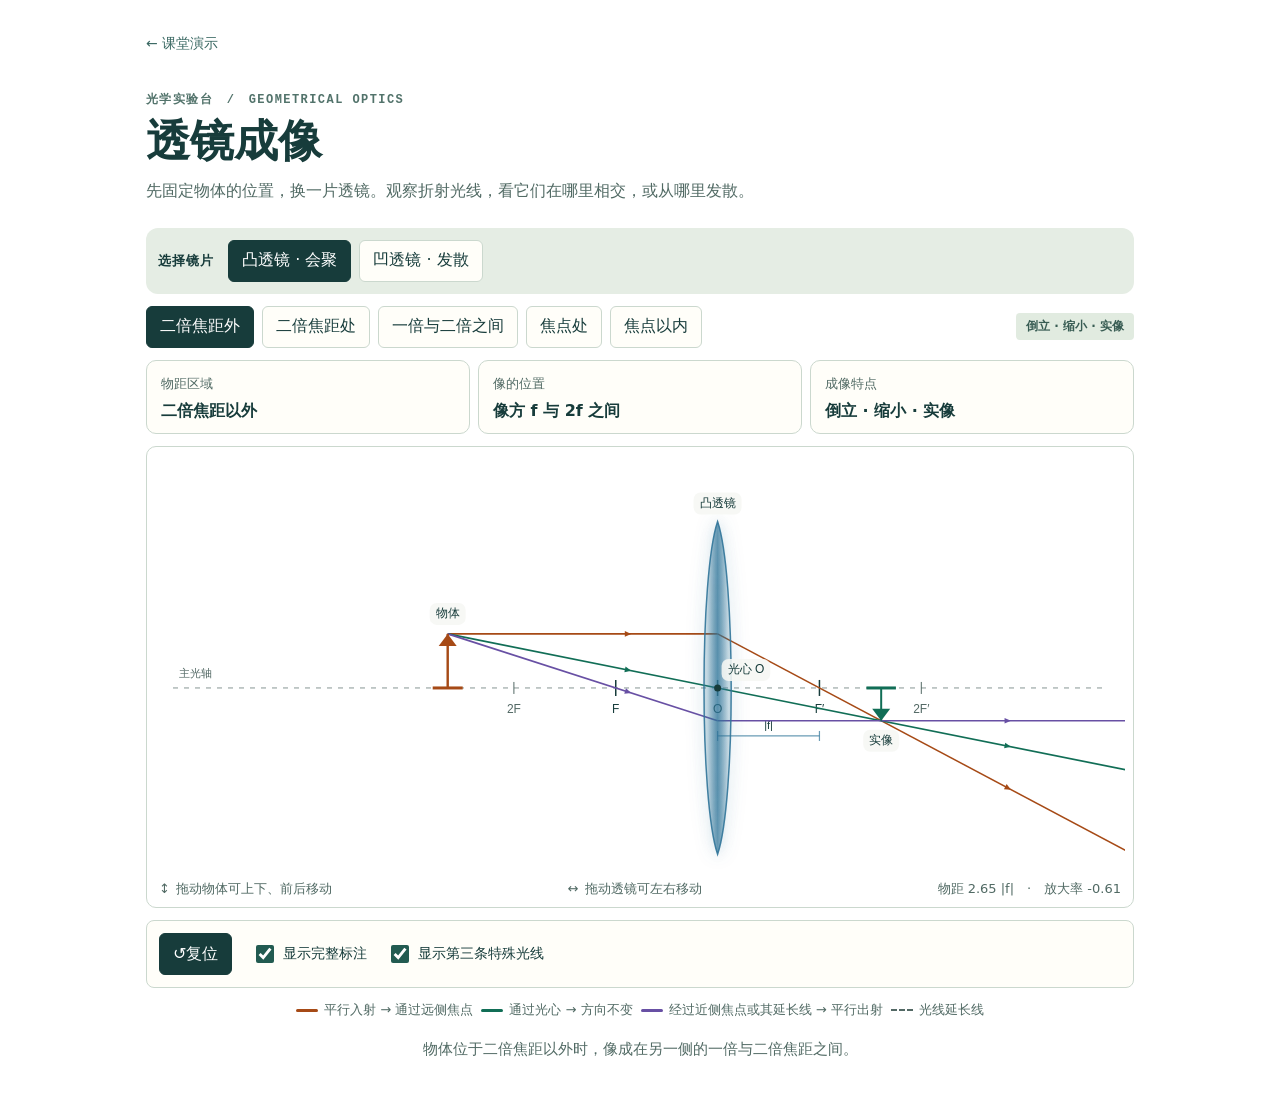
==== commit eb63d714: "将透镜成像光路图与首页预览改为透明背景" ====
--- a/labs/convex-lens.html
+++ b/labs/convex-lens.html
@@ -31,21 +31,20 @@
 <style>
 :root {
   color-scheme: light;
-  --paper: #f7f6ef;
   --ink: #173c3b;
   --line: #cbd8ce;
   --muted-ink: #516a64;
   --radius-lg: 10px;
-  --viz-series-2: #c96b2e;
-  --viz-series-3: #1b826c;
-  --viz-series-5: #745fc7;
-  --muted-foreground: #748987;
+  --viz-series-2: #a64a16;
+  --viz-series-3: #116e56;
+  --viz-series-5: #6850a4;
+  --muted-foreground: #536965;
 }
 * { box-sizing: border-box; }
 body {
   margin: 0;
   color: var(--ink);
-  background: var(--paper);
+  background: transparent;
   font: 16px/1.55 system-ui, "PingFang SC", "Microsoft YaHei", sans-serif;
 }
 main { width: min(1080px, 100%); margin: 0 auto; padding: 28px clamp(16px, 4vw, 46px) 48px; }
@@ -83,11 +82,10 @@
 .cll-stage-footer, .asl-stage-footer, .cll-legend { color: var(--muted-ink); font-size: 13px; }
 .cll-footnote, .asl-footnote { font-size: 15px; margin: 6px 0; }
 canvas {
-  --background: #10282e; --foreground: #eff7f0; --muted-foreground: #b3c7c1;
-  --border: #73938d; --popover: #203a40; --popover-foreground: #f7faf3;
-  --secondary-foreground: #d5e2dc; --viz-series-1: #6bb9f0;
-  --viz-series-2: #ffc177; --viz-series-3: #7de5bd; --viz-series-4: #e58896;
-  --viz-series-5: #c3a5ef; --viz-series-6: #78d1d7;
+  --foreground: var(--ink);
+  --popover: #f6f8f4;
+  --popover-foreground: var(--ink);
+  --viz-series-1: #307599;
   height: auto;
 }
 @media(max-width: 560px) {
@@ -165,7 +163,6 @@
 <style>
   .lens-selector { display:flex; flex-wrap:wrap; align-items:center; gap:8px; padding:12px; background:#e5ede4; border-radius:12px; }
   .lens-selector b { font-size:13px; letter-spacing:.08em; margin-right:6px; }
-  .cll-stage { overflow:hidden; box-shadow:0 12px 30px #203d3514; }
   #convex-lens-lab {
     display: flex;
     flex-direction: column;
@@ -188,16 +185,14 @@
     margin-top: 4px;
     overflow-wrap: anywhere;
   }
-  #convex-lens-lab .cll-stage { padding: 8px; }
+  #convex-lens-lab .cll-stage { padding: 8px; background: transparent; }
   #convex-lens-lab #cll-canvas {
     display: block;
     width: 100%;
     aspect-ratio: 21 / 9;
     border-radius: var(--radius-lg);
-    background: var(--background);
     touch-action: none;
     cursor: grab;
-    color-scheme: dark;
   }
   #convex-lens-lab #cll-canvas:active { cursor: grabbing; }
   #convex-lens-lab .cll-stage-footer {
@@ -295,10 +290,8 @@
 
   function palette() {
     return {
-      bg: color('--background'),
       fg: color('--foreground'),
       muted: color('--muted-foreground'),
-      border: color('--border'),
       panel: color('--popover'),
       panelFg: color('--popover-foreground'),
       lens: color('--viz-series-1'),
@@ -306,8 +299,7 @@
       image: color('--viz-series-3'),
       rayParallel: color('--viz-series-2'),
       rayCenter: color('--viz-series-3'),
-      rayFocus: color('--viz-series-5'),
-      accent: color('--viz-series-6')
+      rayFocus: color('--viz-series-5')
     };
   }
 
@@ -475,19 +467,6 @@
     ctx.fillRect(x - foot, baseY - 1.5, 2 * foot, 3);
     ctx.restore();
     roundedLabel(label, x, direction < 0 ? tipY - 20 : tipY + 20, p);
-  }
-
-  function drawBackground(s, p) {
-    ctx.fillStyle = p.bg;
-    ctx.fillRect(0, 0, s.w, s.h);
-    const glow = ctx.createRadialGradient(s.lensX, s.axisY, 0, s.lensX, s.axisY, s.w * 0.38);
-    const pitch = s.f / 4;
-    for (let x = s.lensX % pitch; x < s.w; x += pitch) line(x, 0, x, s.h, rgba(p.border, .12), .7);
-    for (let y = s.axisY % pitch; y < s.h; y += pitch) line(0, y, s.w, y, rgba(p.border, .12), .7);
-    glow.addColorStop(0, rgba(p.lens, 0.08));
-    glow.addColorStop(1, rgba(p.bg, 0));
-    ctx.fillStyle = glow;
-    ctx.fillRect(0, 0, s.w, s.h);
   }
 
   function drawAxisAndMarks(s, p) {
@@ -651,7 +630,7 @@
     const s = scene();
     const p = palette();
     const info = classification(s);
-    drawBackground(s, p);
+    ctx.clearRect(0, 0, s.w, s.h);
     drawAxisAndMarks(s, p);
     drawSpecialRays(s, p);
     drawLens(s, p);
